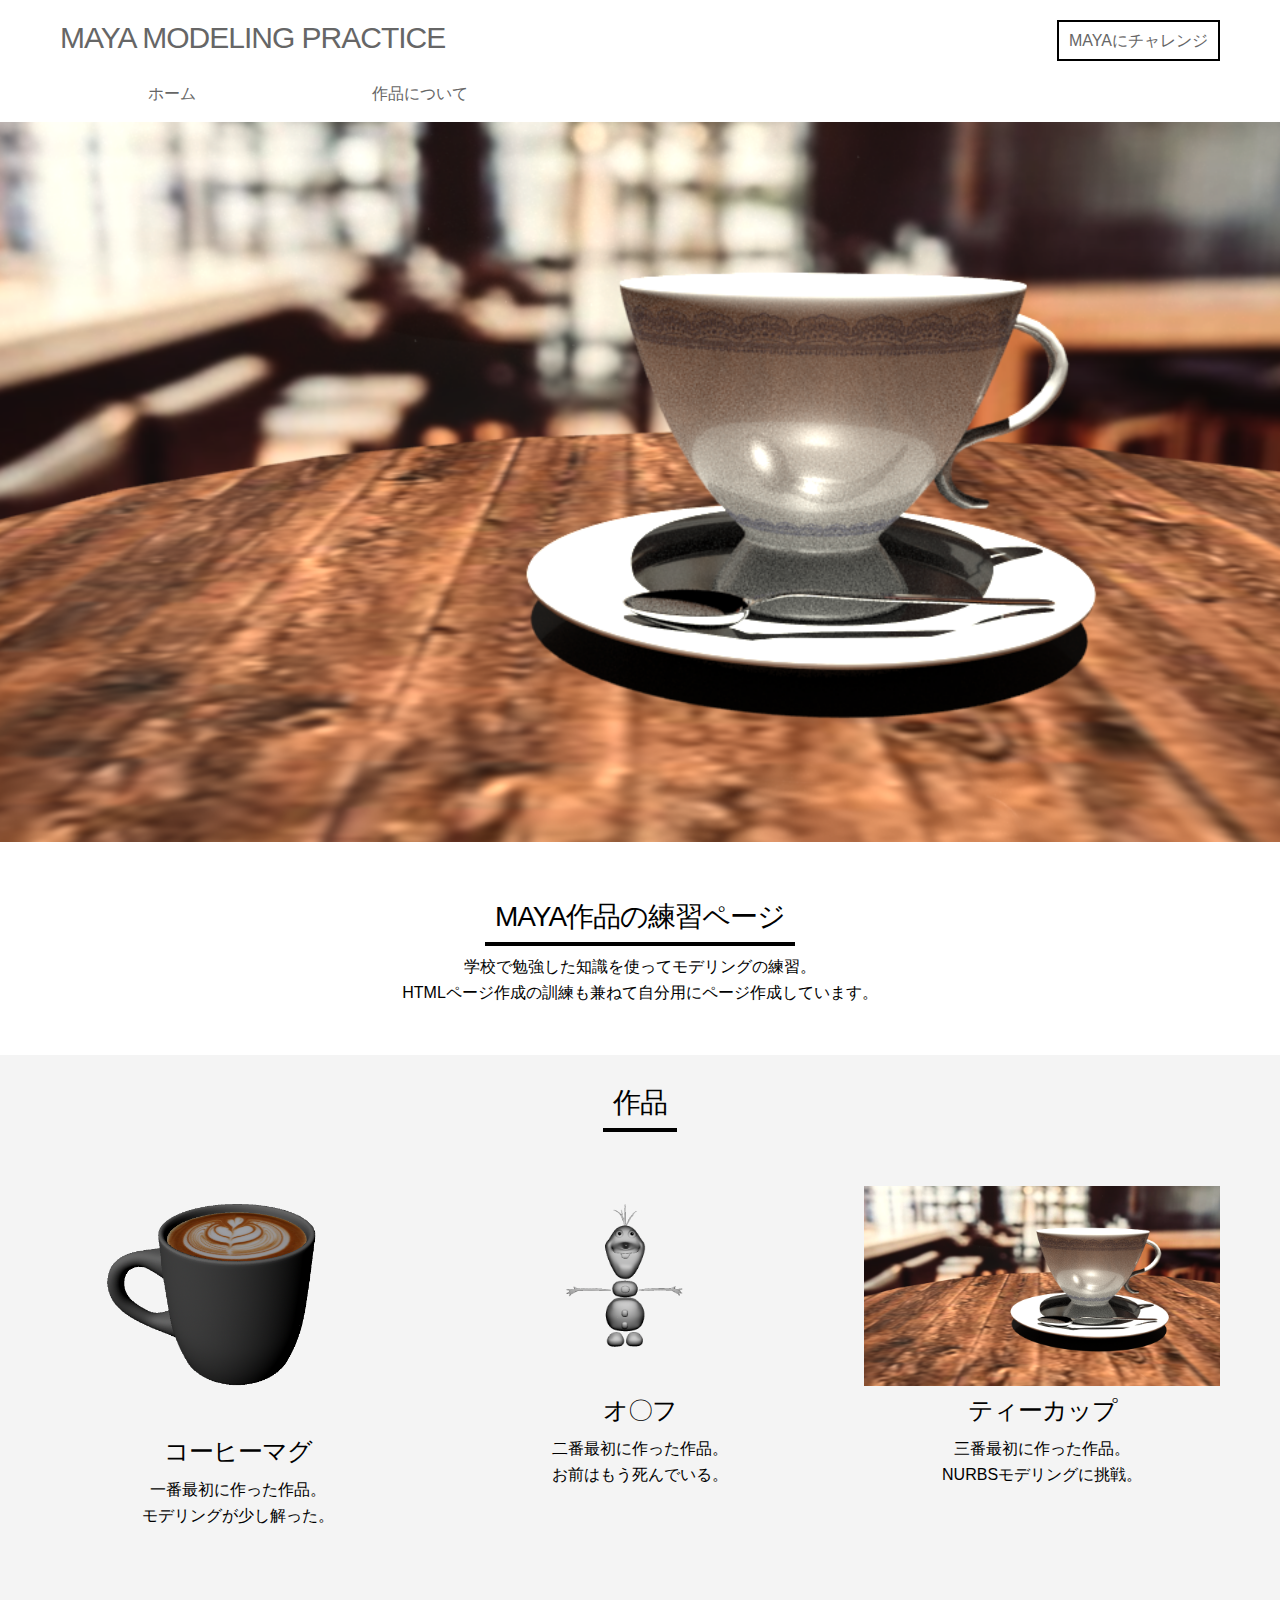
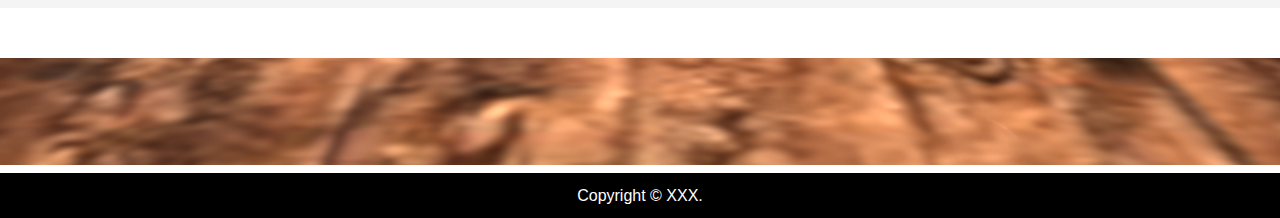
==== index.html @ 387a9b0a "first commit" ====
<!doctype html>
<html>
<head>
<meta charset="UTF-8">
<meta name="viewport" content="width=device-width, initial-scale=1">
    <title>MAYA モデリング練習ページ</title>
<meta name="keywords" content="">
<meta name="description" content="">
<link rel="icon" type="image/png" href="img/favicon.png">
<link rel="stylesheet" media="all" href="css/ress.min.css" />
<link rel="stylesheet" media="all" href="css/style.css" />
<script src="js/jquery-2.1.4.min.js"></script>
<script src="js/style.js"></script>
	
<!-- Favicon -->
<link rel="icon" type="image/png" href="img/favicon.png">
    
</head>
<body>
<header>    
<div class="container">
<div class="row">
    <div class="col span-12 header">
        <h1><a href="">MAYA MODELING PRACTICE</a></h1>
		<div class="header-box"><a href="https://www.autodesk.co.jp/"><span class="contact-button">MAYAにチャレンジ</span></a></div>
        </div>
    </div>
<div class="row">
    <div class="col span-12">
        <nav>
          <div id="open"></div>
          <div id="close"></div>   
            <div id="navi">
        <ul>
            <li><a href="index.html">ホーム</a></li>
            <li><a href="#1">作品について</a></li>
            <li></a></li>
            <li></a></li>
            <li></a></li>
            <li></a></li>
         </ul>
             </div>
        </nav>
    
        </div>
    </div>
    </div>
</header>
    <div class="mainimg">
              <img src="img/teacup.png" alt="メイン画像">  
    </div>
    <main>
        <div class="catch">
        <h2><span class="under">MAYA作品の練習ページ</span></h2>
        <p>学校で勉強した知識を使ってモデリングの練習。<br>HTMLページ作成の訓練も兼ねて自分用にページ作成しています。</p>
        </div>
        
<section id="1" class="gray-back">
        <h2 class="center"><span class="under">作品</span></h2>
<div class="container center">
<div class="row">
    <div class="col span-4">
		<img src="img/coffeemug.png" alt="ここに商品">
		<h3>コーヒーマグ</h3>
		<p>
      一番最初に作った作品。<br>
      モデリングが少し解った。
    </p>
    
    </div>
    <br>
    <div class="col span-4">
		<img src="img/olaf2.png" alt="ここに商品">
    <br>
    <br>
		<h3>オ〇フ</h3>
		<p>
      二番最初に作った作品。<br>
      お前はもう死んでいる。
    </p>
    </div>
    <div class="col span-4">
      <br>
		<img src="img/teacup.png" alt="ここに商品">
		<h3>ティーカップ</h3>
		<p>
      三番最初に作った作品。<br>
      NURBSモデリングに挑戦。
    </p>
    </div>
    </div>
	</div>
</section>

<div class="mainimg">
  <img src="img/footer.png" alt="footer">  
</div>
    </main>
    <div class="copyright">
    <a target="_blank">Copyright © XXX.</a> 
        </div>
    <p id="pagetop"><a href="#">TOP</a></p>
</body>
</html>
---- css/ress.min.css ----
/*!
 * ress.css • v1.2.2
 * MIT License
 * github.com/filipelinhares/ress
 */html{box-sizing:border-box;overflow-y:scroll;-webkit-text-size-adjust:100%}*,:after,:before{background-repeat:no-repeat;box-sizing:inherit}:after,:before{text-decoration:inherit;vertical-align:inherit}*{padding:0;margin:0}audio:not([controls]){display:none;height:0}hr{overflow:visible}article,aside,details,figcaption,figure,footer,header,main,menu,nav,section,summary{display:block}summary{display:list-item}small{font-size:80%}[hidden],template{display:none}abbr[title]{border-bottom:1px dotted;text-decoration:none}a{background-color:transparent;-webkit-text-decoration-skip:objects}a:active,a:hover{outline-width:0}code,kbd,pre,samp{font-family:monospace,monospace}b,strong{font-weight:bolder}dfn{font-style:italic}mark{background-color:#ff0;color:#000}sub,sup{font-size:75%;line-height:0;position:relative;vertical-align:baseline}sub{bottom:-.25em}sup{top:-.5em}input{border-radius:0}[role=button],[type=button],[type=reset],[type=submit],button{cursor:pointer}[disabled]{cursor:default}[type=number]{width:auto}[type=search]{-webkit-appearance:textfield}[type=search]::-webkit-search-cancel-button,[type=search]::-webkit-search-decoration{-webkit-appearance:none}textarea{overflow:auto;resize:vertical}button,input,optgroup,select,textarea{font:inherit}optgroup{font-weight:700}button{overflow:visible}[type=button]::-moz-focus-inner,[type=reset]::-moz-focus-inner,[type=submit]::-moz-focus-inner,button::-moz-focus-inner{border-style:0;padding:0}[type=button]::-moz-focus-inner,[type=reset]::-moz-focus-inner,[type=submit]::-moz-focus-inner,button:-moz-focusring{outline:1px dotted ButtonText}[type=reset],[type=submit],button,html [type=button]{-webkit-appearance:button}button,select{text-transform:none}button,input,select,textarea{background-color:transparent;border-style:none;color:inherit}select{-moz-appearance:none;-webkit-appearance:none}select::-ms-expand{display:none}select::-ms-value{color:currentColor}legend{border:0;color:inherit;display:table;max-width:100%;white-space:normal}::-webkit-file-upload-button{-webkit-appearance:button;font:inherit}[type=search]{-webkit-appearance:textfield;outline-offset:-2px}img{border-style:none}progress{vertical-align:baseline}svg:not(:root){overflow:hidden}audio,canvas,progress,video{display:inline-block}@media screen{[hidden~=screen]{display:inherit}[hidden~=screen]:not(:active):not(:focus):not(:target){position:absolute!important;clip:rect(0 0 0 0)!important}}[aria-busy=true]{cursor:progress}[aria-controls]{cursor:pointer}[aria-disabled]{cursor:default}::-moz-selection{background-color:#b3d4fc;color:#000;text-shadow:none}::selection{background-color:#b3d4fc;color:#000;text-shadow:none}
---- css/style.css ----
@charset "UTF-8";
@import url("grid.css");

img {
	max-width:100%;
	height: auto;/*高さ自動*/
}
a {
    display:block;
    color: #666;
    text-decoration-line: none;
}
a:hover { 
    color: #999;
}

/*ヘッダー
-------------------------------------*/
.header {
	display: flex;
    flex-direction: row;
    padding: 2rem 0 0 0;
}
.header-box {
	margin-left: auto;
	margin-top: 8px;
}
.contact-button {
	padding: 1rem;
	border: 2px solid #000;
}
nav ul {
	display: flex;
    flex-direction: row;
    justify-content: space-around;
    list-style: none;
	margin: 1rem 0 0 0;
}
nav li {
	flex: 1 0 auto;
}
nav li a {
    text-decoration: none;
    text-align: center;
    width: 100%;
}
nav a:hover {
    background-color: #f7f7f7;    
}
nav a {
    padding: 0.5rem;
}

@media screen and (min-width: 768px){
/* PC時はMENUボタンを非表示 */
#open,#close {
    display: none !important;
}

#navi {
    display: block !important;
}
}

@media screen and (max-width: 768px){
.header {
	flex-direction: column;
    margin-bottom: 10px;
}
.header #open,#close  {
    position: absolute;
    top: 20px;
    right: 12px;
}
nav ul {
	flex-direction: column;
}
.header li {
	padding-top: 0;
}
/* スマホ時はMENUボタンを表示 */
#open {
    display: block;
    background: url(../img/button.png);
    background-repeat: no-repeat;
    background-size: contain;
    width: 50px;
    height: 50px;
    border: none;
    position: absolute;
    top: 20px;
    right: 12px;
}
#close  {
    display: block;
    background: url(../img/button2.png);
    background-repeat: no-repeat;
    background-size: contain;
    width: 50px;
    height: 50px;
    border: none;
    position: absolute;
    top: 20px;
    right: 12px;
}
/* スマホ時はメニューを非表示 */
#navi {
    display: none;
}
}
    
/*メイン画像
-------------------------------------*/
.mainimg img {
    width: 100vw;
}

/*メインコンテンツ
-------------------------------------*/
main {
    margin: 5rem 0 0 0;
}
section {
	margin: 5rem 0;
	padding: 3rem 0;
}
.gray-back {
	background-color: #f4f4f4;
}

/*キャッチコピー
-------------------------------------*/
.catch {
    text-align: center;
}
.catch h2 {
    padding-bottom: 1rem;
}
.under {
    border-bottom: 0.4rem solid #000;
    padding:0 1rem 1rem 1rem;
}
.center {
	text-align: center;
	margin-bottom: 4rem;
}

/*申し込みの流れ
-------------------------------------*/
.flow.row {
	margin-bottom: 3rem;
}

/*フッター
-------------------------------------*/
footer {
    background-color: #f7f7f7;
    padding: 5rem 0;
}
footer h4 {
    border-bottom: 3px solid #ccc;
}

/*お問い合わせ
-------------------------------------*/
.contact-box {
	border: 1px solid #ccc;
	text-align: center;
	padding: 2rem 0;
}
.table {
	margin: 4rem 0;
}
.table th {
	width: 250px;
}

/*コピーライト
-------------------------------------*/
.copyright {
    text-align: center;
    padding: 1rem 0;
    background-color: #000;
}
.copyright a {
    color: #fff;
    text-decoration: none;
	display: inline;
}

/*ページトップへ戻るボタン
-------------------------------------*/
#pagetop {
    position: fixed;
    bottom: 15px;
    right: 15px;
}
#pagetop a {
    display: block;
    background: #000;
    color: #fff;
    width: 50px;
    padding: 10px 5px;
    text-align: center;
}
#pagetop a:hover {
    background: #666;
}

/* 幅768px以下の表示
-------------------------------------*/
@media screen and (max-width: 768px){
	
/*ヘッダー
-------------------------------------*/
.header-box {
	display: none;
}	
/*お問い合わせ
-------------------------------------*/
.table th {
	width: 100%;
	display: block;
}	
.table td {
	display: block;
}
}
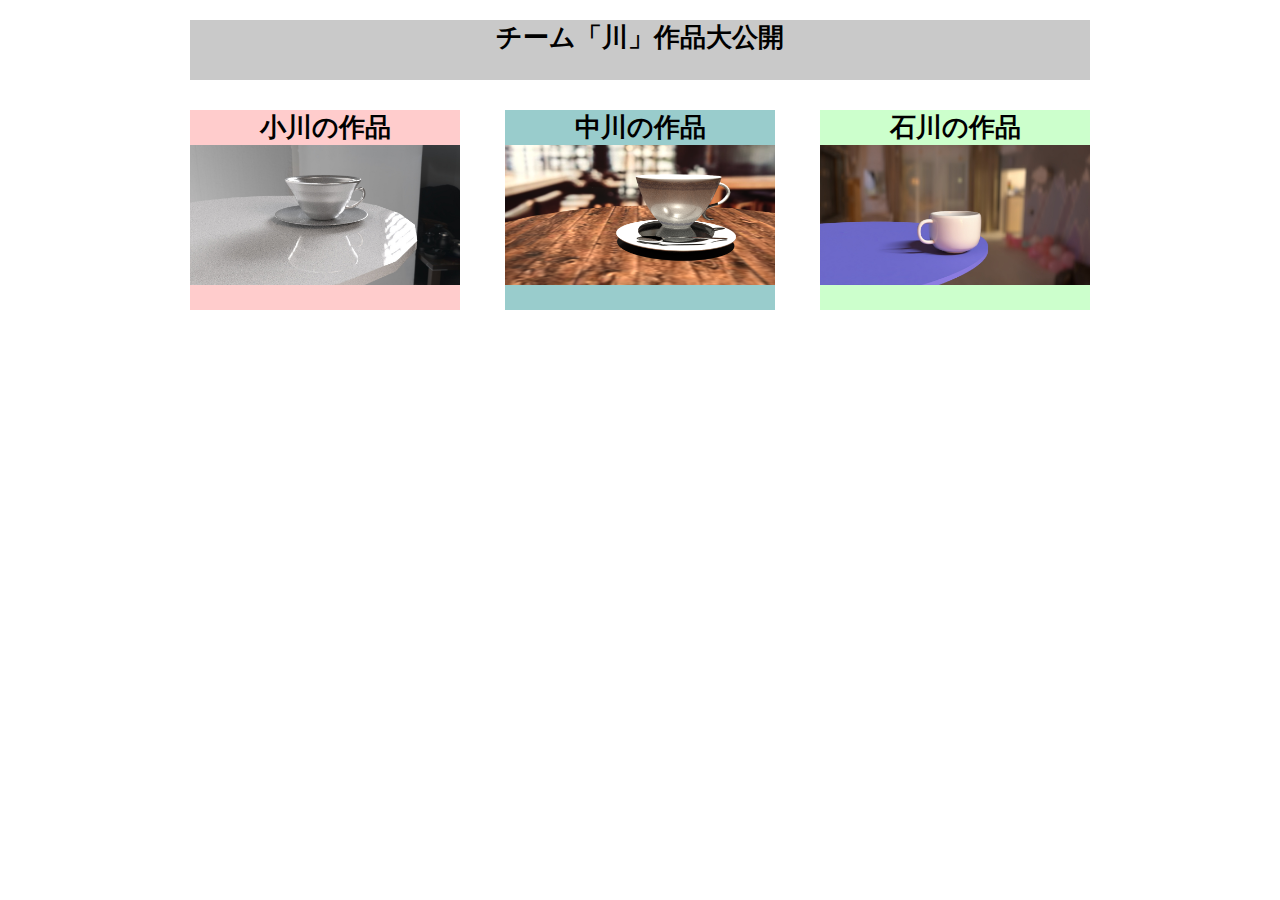
==== commit 0f165592: "update image" ====
--- a/index.html
+++ b/index.html
@@ -1,104 +1,29 @@
 <!doctype html>
-<html>
+<html lang:"ja">
 <head>
-<meta charset="UTF-8">
-<meta name="viewport" content="width=device-width, initial-scale=1">
-    <title>MAYA モデリング練習ページ</title>
-<meta name="keywords" content="">
-<meta name="description" content="">
-<link rel="icon" type="image/png" href="img/favicon.png">
-<link rel="stylesheet" media="all" href="css/ress.min.css" />
-<link rel="stylesheet" media="all" href="css/style.css" />
-<script src="js/jquery-2.1.4.min.js"></script>
-<script src="js/style.js"></script>
+<meta charset="utf-8">
+<title>ct18用ホムペ</title>
+<link href="css/Untitled-1.css" rel="stylesheet" type="text/css">	
+</head>
+
+<body>
+	<div id="wrapper">
+	 <div id="box1">
+		<p>チーム「川」作品大公開</p>
+		</div>
+	 <div id="box2">
+		<p>小川の作品</p>
+		 <p><img src="img/teacup3.jpg" alt="sakuhin3" width="270" height="140"></p>
+		</div> 
+	 <div id="box3">
+		<p>中川の作品</p>
+		 <p><img src="img/teacup.png" alt="sakuhin" width="270" height="140"></p>
+		</div>
+	 <div id="box4">
+		<p>石川の作品</p>
+		 <p><img src="img/teacup2.jpg" alt="sakuhin2" width="270" height="140"></p>
+		</div>
+	</div>
 	
-<!-- Favicon -->
-<link rel="icon" type="image/png" href="img/favicon.png">
-    
-</head>
-<body>
-<header>    
-<div class="container">
-<div class="row">
-    <div class="col span-12 header">
-        <h1><a href="">MAYA MODELING PRACTICE</a></h1>
-		<div class="header-box"><a href="https://www.autodesk.co.jp/"><span class="contact-button">MAYAにチャレンジ</span></a></div>
-        </div>
-    </div>
-<div class="row">
-    <div class="col span-12">
-        <nav>
-          <div id="open"></div>
-          <div id="close"></div>   
-            <div id="navi">
-        <ul>
-            <li><a href="index.html">ホーム</a></li>
-            <li><a href="#1">作品について</a></li>
-            <li></a></li>
-            <li></a></li>
-            <li></a></li>
-            <li></a></li>
-         </ul>
-             </div>
-        </nav>
-    
-        </div>
-    </div>
-    </div>
-</header>
-    <div class="mainimg">
-              <img src="img/teacup.png" alt="メイン画像">  
-    </div>
-    <main>
-        <div class="catch">
-        <h2><span class="under">MAYA作品の練習ページ</span></h2>
-        <p>学校で勉強した知識を使ってモデリングの練習。<br>HTMLページ作成の訓練も兼ねて自分用にページ作成しています。</p>
-        </div>
-        
-<section id="1" class="gray-back">
-        <h2 class="center"><span class="under">作品</span></h2>
-<div class="container center">
-<div class="row">
-    <div class="col span-4">
-		<img src="img/coffeemug.png" alt="ここに商品">
-		<h3>コーヒーマグ</h3>
-		<p>
-      一番最初に作った作品。<br>
-      モデリングが少し解った。
-    </p>
-    
-    </div>
-    <br>
-    <div class="col span-4">
-		<img src="img/olaf2.png" alt="ここに商品">
-    <br>
-    <br>
-		<h3>オ〇フ</h3>
-		<p>
-      二番最初に作った作品。<br>
-      お前はもう死んでいる。
-    </p>
-    </div>
-    <div class="col span-4">
-      <br>
-		<img src="img/teacup.png" alt="ここに商品">
-		<h3>ティーカップ</h3>
-		<p>
-      三番最初に作った作品。<br>
-      NURBSモデリングに挑戦。
-    </p>
-    </div>
-    </div>
-	</div>
-</section>
-
-<div class="mainimg">
-  <img src="img/footer.png" alt="footer">  
-</div>
-    </main>
-    <div class="copyright">
-    <a target="_blank">Copyright © XXX.</a> 
-        </div>
-    <p id="pagetop"><a href="#">TOP</a></p>
 </body>
-</html>+</html>
--- a/css/Untitled-1.css
+++ b/css/Untitled-1.css
@@ -0,0 +1,55 @@
+@charset "utf-8";
+/* CSS Document */
+* {
+	padding: 0;
+	margin: 0;
+}
+
+/*+++　基本情報　+++*/
+body {
+	font-family: "ヒラギノ角ゴ Pro W3", "Hiragino Kaku Gothic Pro", "メイリオ", Meiryo, Osaka, "ＭＳ Ｐゴシック", "MS PGothic", sans-serif;
+	font-size: 160%;
+	font-weight: bold;
+	text-align: center;
+}
+
+
+/*+++　BOXレイアウト　+++*/
+
+/*+++　全部を囲むBOX　+++*/
+#wrapper {
+	background-color: #C3C3C3;
+	width: 900px;
+	margin: 20px auto;
+}
+
+#box1{
+	background-color: #C9C9C9;
+	height: 60px;
+	width: 900px;
+	margin-bottom: 30px;
+}
+
+#box2{
+	background-color: #fcc;
+	height: 200px;
+	width: 270px;
+	float: left;
+}
+
+#box3{
+	background-color: #99CCCC;
+	height: 200px;
+	width: 270px;
+	float: left;
+	margin-left: 45px;
+}
+
+#box4{
+	background-color: #CCFFCC;
+	height: 200px;
+	width: 270px;
+	float: left;
+	margin-left: 45px;
+}
+
